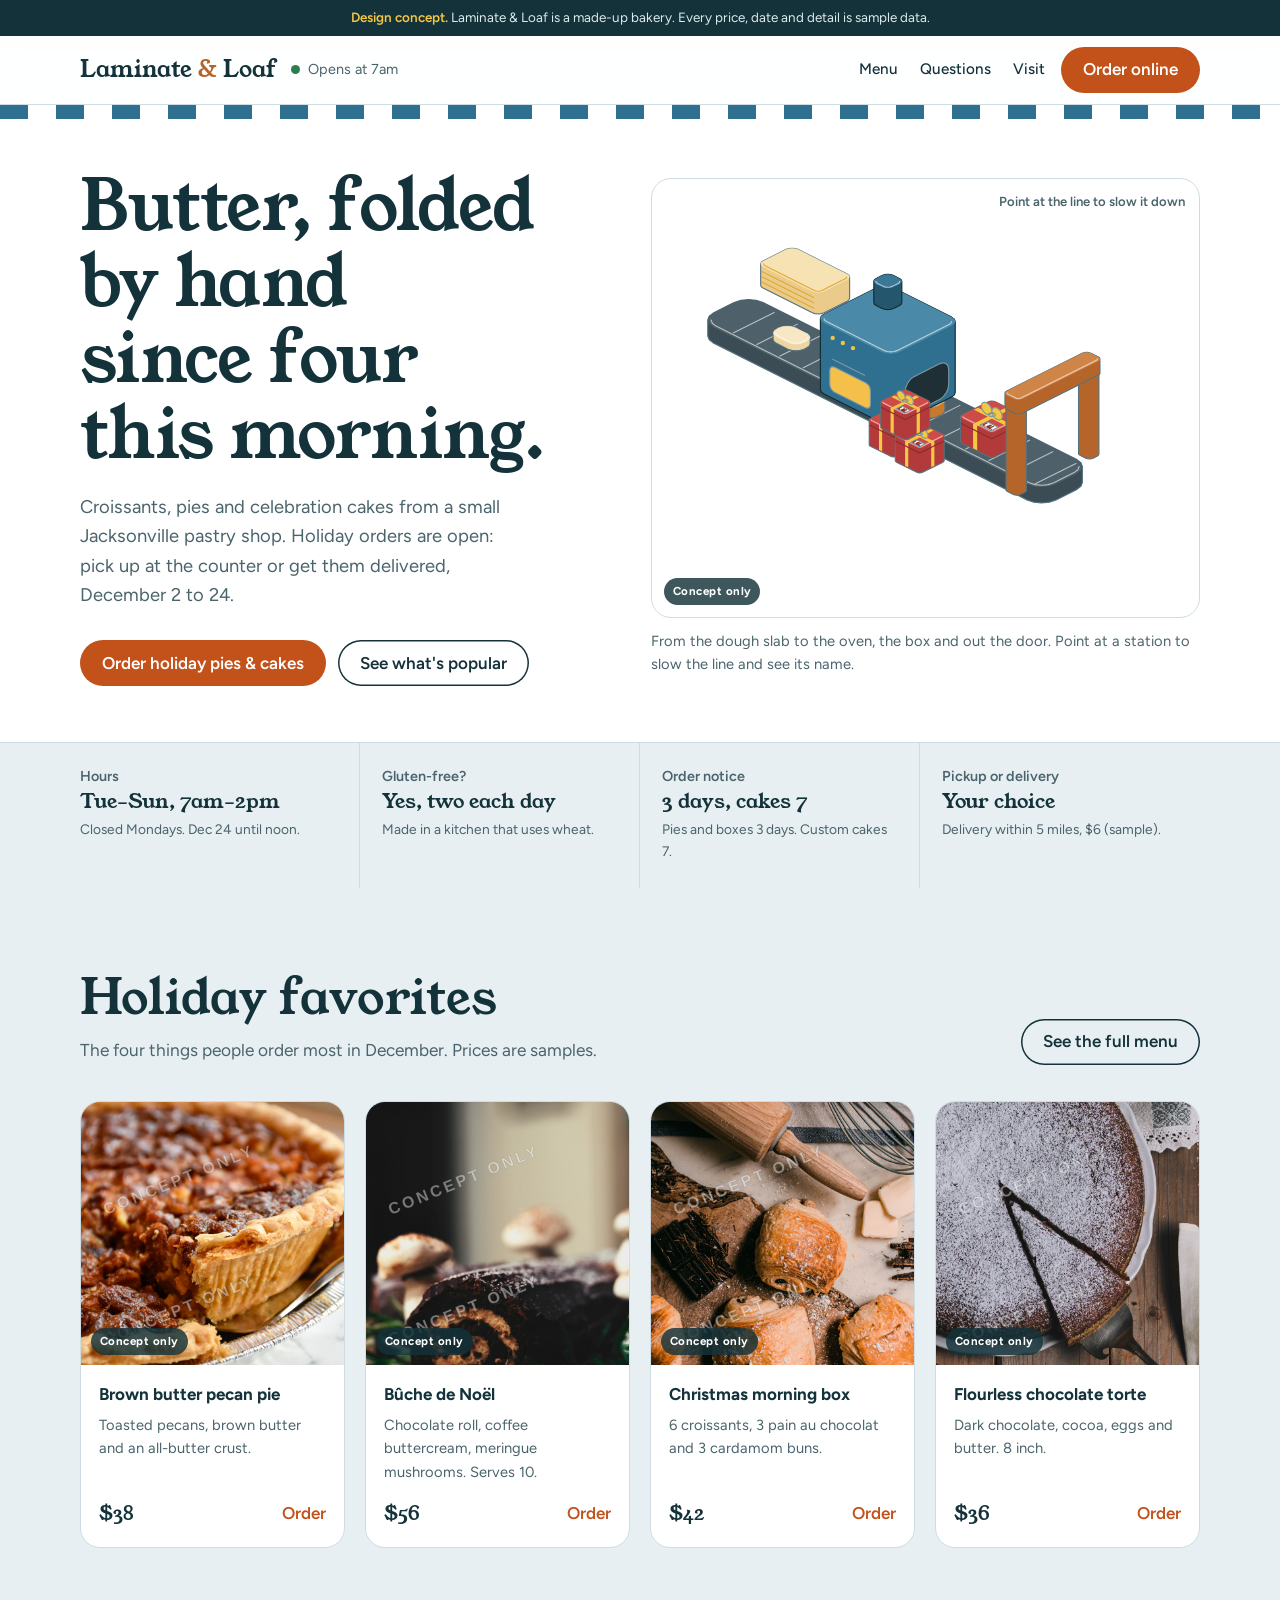
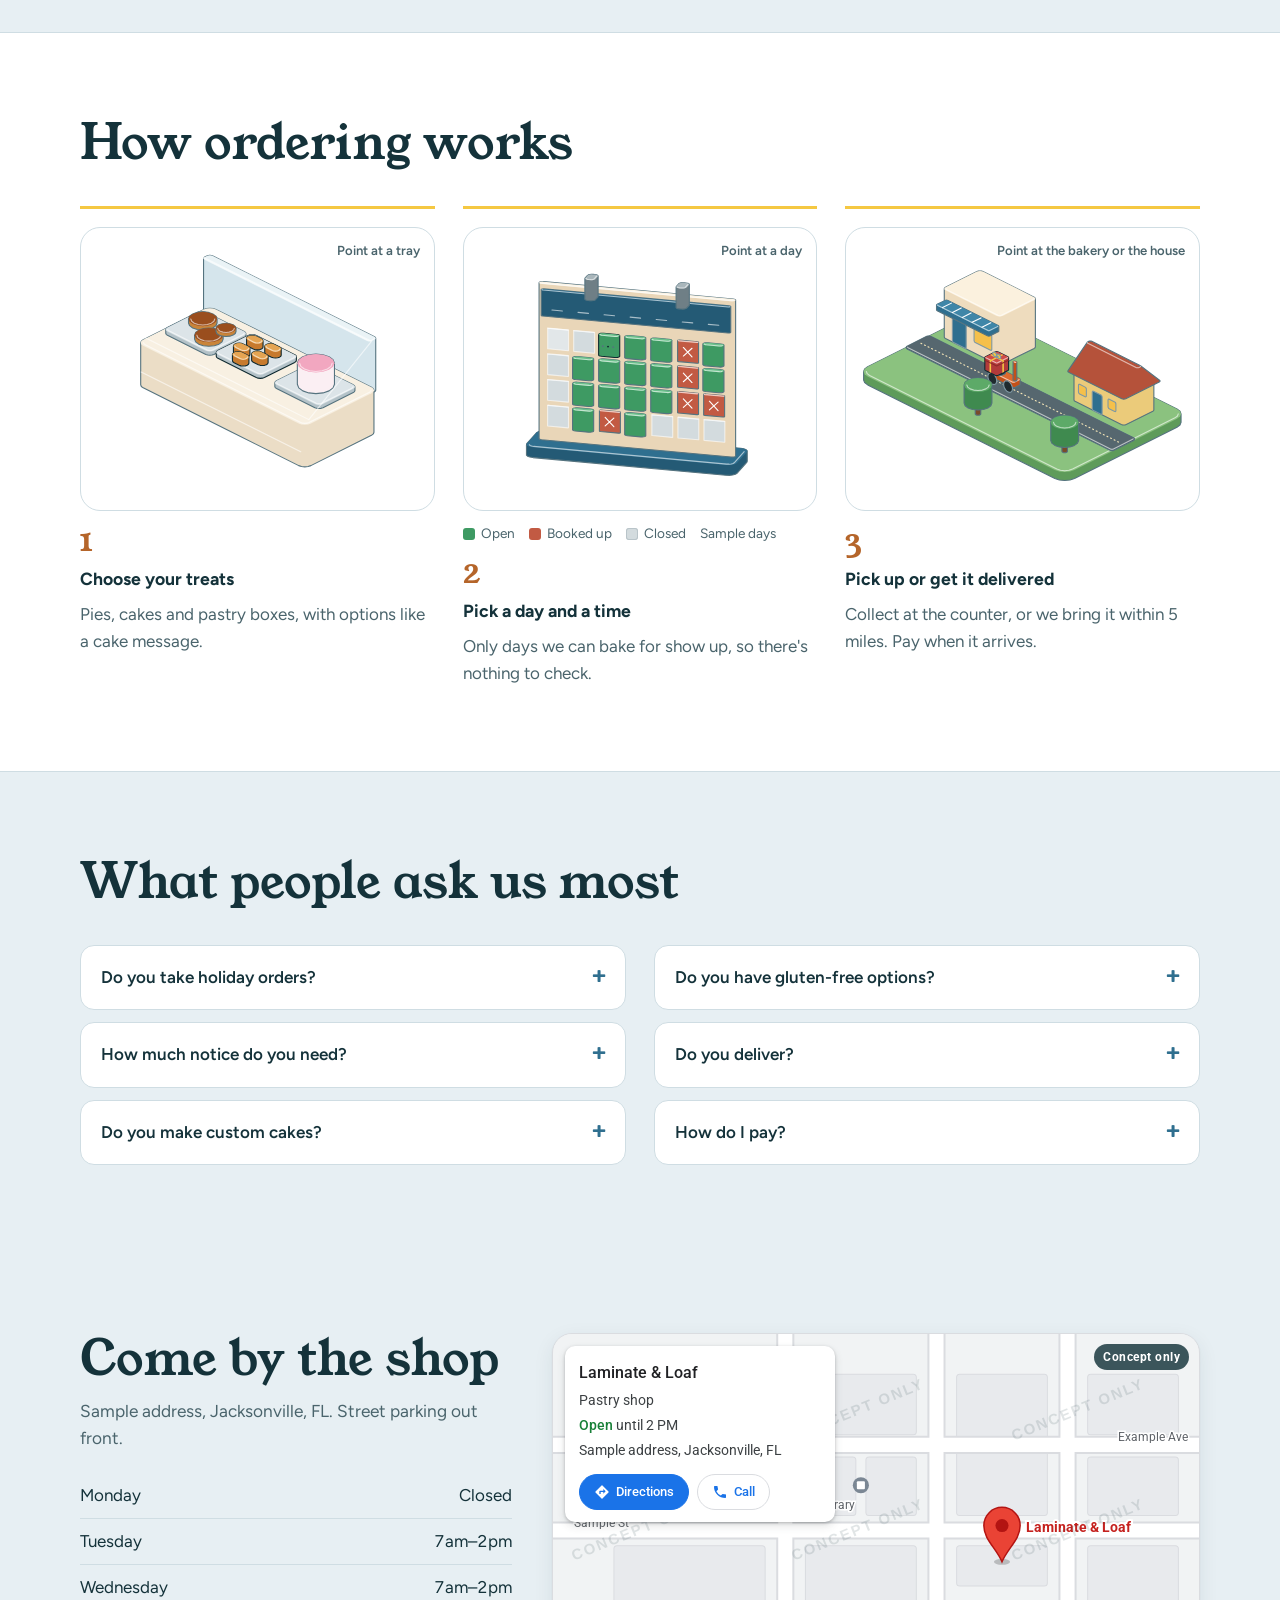
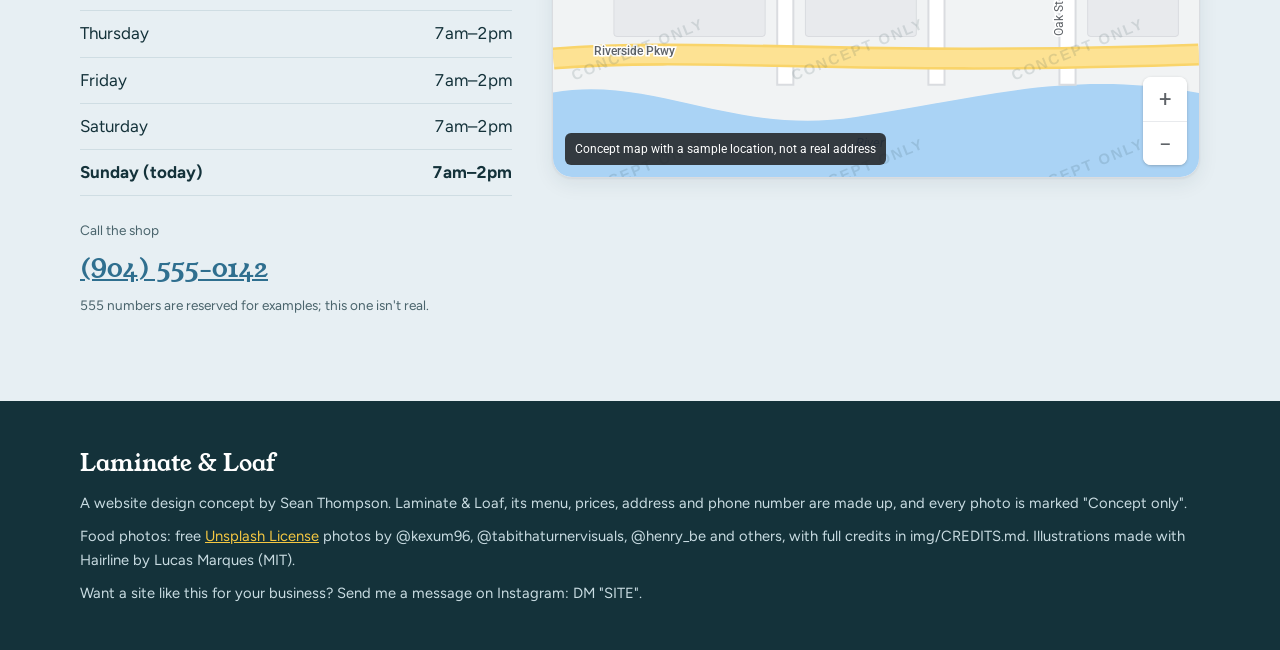
==== index.html @ 006c5ed9 "Laminate & Loaf: website design concept Home page with Hairline illustrations, holiday favorites, or" ====
<!doctype html>
<html lang="en">
<head>
<meta charset="utf-8">
<meta name="viewport" content="width=device-width, initial-scale=1">
<meta name="robots" content="noindex">
<title>Laminate &amp; Loaf · Pastry shop, Jacksonville (design concept)</title>
<meta name="description" content="Design concept for a made-up Jacksonville pastry shop: holiday menu, hours and online ordering for pickup or delivery. Sample data.">
<link rel="preconnect" href="https://fonts.googleapis.com">
<link rel="preconnect" href="https://fonts.gstatic.com" crossorigin>
<link rel="stylesheet" href="https://fonts.googleapis.com/css2?family=Young+Serif&family=Figtree:wght@400;500;600;700&family=Roboto:wght@400;500;700&display=swap">
<link rel="stylesheet" href="styles.css?v=20261120g">
<link rel="icon" href="data:image/svg+xml,%3Csvg xmlns=%27http://www.w3.org/2000/svg%27 viewBox=%270 0 32 32%27%3E%3Crect width=%2732%27 height=%2732%27 rx=%278%27 fill=%27%23F5C842%27/%3E%3Ctext x=%2716%27 y=%2721%27 font-size=%2712%27 text-anchor=%27middle%27 font-family=%27Georgia%27 fill=%27%2314323A%27%3EL%26amp;L%3C/text%3E%3C/svg%3E">
<style>
/* ---------- hero ---------- */
.hero{background:var(--paper);border-bottom:1px solid var(--line);position:relative;overflow:hidden}
.hero::before{content:"";position:absolute;inset:0 0 auto 0;height:14px;background:repeating-linear-gradient(90deg,var(--box) 0 28px,#fff 28px 56px)}
.hero .col{display:grid;grid-template-columns:1fr 1.05fr;gap:48px;align-items:center;padding-block:64px 56px}
.hero h1{font-size:clamp(2.5rem,5.4vw,4.4rem);letter-spacing:-.01em}
.hero .sub{margin-top:20px;font-size:1.15rem;color:var(--ink-soft);max-width:36ch}
.hero .ctas{display:flex;flex-wrap:wrap;gap:12px;margin-top:30px}
.stage-wrap{display:flex;flex-direction:column;gap:12px;min-width:0}
.hero-fig{aspect-ratio:5/4}
.fig-cap{font-size:.92rem;color:var(--ink-soft)}
/* ---------- quick answers ---------- */
.answers .col{display:grid;grid-template-columns:repeat(4,1fr)}
.answer{padding:26px 22px 26px 0;border-right:1px solid var(--line);display:flex;flex-direction:column;gap:4px;min-width:0}
.answer + .answer{padding-left:22px}
.answer:last-child{border-right:0}
.answer h2{font-family:var(--sans);font-weight:600;font-size:.9rem;color:var(--ink-soft)}
.answer p{font-family:var(--serif);font-size:1.25rem;line-height:1.25}
.answer small{font-size:.86rem;color:var(--ink-soft)}

section.block{padding-block:84px}
.head{display:flex;flex-direction:column;gap:12px;max-width:640px;margin-bottom:36px}
.head h2{font-size:clamp(2rem,4vw,3rem)}
.head p{color:var(--ink-soft);font-size:1.08rem}
.head-row{display:flex;justify-content:space-between;align-items:flex-end;gap:20px;flex-wrap:wrap;margin-bottom:36px}
.head-row .head{margin-bottom:0}

/* ---------- favorites ---------- */
.favs{display:grid;grid-template-columns:repeat(4,1fr);gap:20px}
.fav{background:var(--paper);border:1px solid var(--line);border-radius:var(--r-lg);overflow:hidden;display:flex;flex-direction:column;text-decoration:none;color:inherit;transition:box-shadow .2s var(--ease-out),transform .2s var(--ease-out)}
.fav:hover{box-shadow:var(--shadow);transform:translateY(-2px)}
.fav .art{aspect-ratio:1/1}
.fav .body{padding:16px 18px 18px;display:flex;flex-direction:column;gap:6px;flex:1}
.fav .name{font-weight:700}
.fav .desc{color:var(--ink-soft);font-size:.92rem}
.fav .foot{margin-top:auto;padding-top:8px;display:flex;justify-content:space-between;align-items:center}
.fav .price{font-family:var(--serif);font-size:1.2rem}
.fav .go{font-weight:600;color:var(--cta)}

/* ---------- how ordering works ---------- */
.how{background:var(--paper);border-block:1px solid var(--line)}
.how ol{list-style:none;margin:0;padding:0;display:grid;grid-template-columns:repeat(3,1fr);gap:28px;counter-reset:h}
.how li{counter-increment:h;display:flex;flex-direction:column;gap:8px;padding-top:18px;border-top:3px solid var(--butter)}
.how li .figure{order:-2;margin-bottom:6px;width:100%;max-width:420px}
.how li .legend{order:-1}
.how li::before{content:counter(h);font-family:var(--serif);font-size:2rem;line-height:1;color:var(--crust)}
.how li b{font-size:1.1rem}
.how li span{color:var(--ink-soft)}

/* ---------- FAQ: each box opens on its own ---------- */
/* two independent columns: opening an answer only pushes the questions below it, never the column beside it */
.faq{display:flex;gap:28px;align-items:flex-start}
.faq-col{flex:1 1 0;min-width:0;display:flex;flex-direction:column;gap:12px}
details{background:var(--paper);border:1px solid var(--line);border-radius:var(--r-md);padding:0 20px}
details[open]{border-color:var(--box)}
summary{cursor:pointer;font-weight:600;padding:18px 0;min-height:44px;list-style:none;display:flex;justify-content:space-between;gap:12px}
summary::-webkit-details-marker{display:none}
summary::after{content:"+";font-family:var(--serif);font-size:1.4rem;line-height:1;color:var(--box);flex:0 0 auto}
details[open] summary::after{content:"–"}
details p{padding:0 0 18px;color:var(--ink-soft)}

/* ---------- visit + map ---------- */
#visit .col{display:grid;grid-template-columns:.8fr 1.2fr;gap:40px;align-items:start}
.hours{width:100%;border-collapse:collapse;margin-top:8px;font-variant-numeric:tabular-nums}
.hours td{padding:9px 0;border-bottom:1px solid var(--line)}
.hours td:last-child{text-align:right}
.hours tr.today td{font-weight:700}
.contact{display:flex;flex-direction:column;gap:6px;margin-top:24px}
.contact .big{font-family:var(--serif);font-size:1.6rem}
.hint{font-size:.85rem;color:var(--ink-soft)}
.mapbox{border-radius:var(--r-lg);border:1px solid #DADCE0;aspect-ratio:16/11;background:#F1F3F4;font-family:Roboto,Arial,sans-serif;box-shadow:var(--shadow)}
.mapbox > svg{width:100%;height:100%;transition:transform .3s var(--ease-out);transform-origin:62% 52%}
.mapbox .wm{left:auto;right:10px;bottom:auto;top:10px}
.place{position:absolute;z-index:4;left:12px;top:12px;width:min(270px,calc(100% - 24px));background:#fff;border-radius:10px;box-shadow:0 1px 3px rgba(60,64,67,.3),0 4px 8px rgba(60,64,67,.15);padding:14px 14px 12px;display:flex;flex-direction:column;gap:3px;font-size:.86rem;color:#3C4043}
.place b{font-size:1.02rem;color:#202124;font-weight:500}
.place .open{color:#188038;font-weight:500}
.place .acts{display:flex;gap:8px;margin-top:10px}
.place .acts button{display:inline-flex;align-items:center;gap:6px;min-height:36px;border-radius:999px;padding:6px 14px;font:500 .84rem Roboto,Arial,sans-serif;border:1px solid #DADCE0;background:#fff;color:#1A73E8}
.place .acts button.primary{background:#1A73E8;border-color:#1A73E8;color:#fff}
.place .acts svg{width:16px;height:16px}
.zoom{position:absolute;z-index:4;right:12px;bottom:12px;display:flex;flex-direction:column;background:#fff;border-radius:8px;box-shadow:0 1px 3px rgba(60,64,67,.3);overflow:hidden}
.zoom button{width:44px;height:44px;border:0;background:#fff;font-size:1.4rem;color:#5F6368;line-height:1}
.zoom button + button{border-top:1px solid #E8EAED}
.zoom button:hover{background:#F8F9FA}
.mapnote{position:absolute;z-index:4;left:12px;bottom:12px;background:rgba(32,33,36,.86);color:#fff;font-size:.78rem;padding:6px 10px;border-radius:6px;max-width:calc(100% - 90px)}
.toast{position:absolute;z-index:5;left:50%;bottom:62px;transform:translateX(-50%);background:#202124;color:#fff;font-size:.86rem;padding:10px 14px;border-radius:8px;max-width:calc(100% - 32px);text-align:center}

@media (max-width:900px){
  .hero .col{grid-template-columns:1fr;gap:28px;padding-block:52px 40px}
  .answers .col{grid-template-columns:1fr 1fr}
  .answer{padding:20px 14px 20px 0;border-bottom:1px solid var(--line)}
  .answer:nth-child(2){border-right:0}
  .answer:nth-child(3){padding-left:0}
  .answer:nth-child(n+3){border-bottom:0}
  .favs{grid-template-columns:1fr 1fr}
  .how ol,#visit .col{grid-template-columns:1fr}
  .faq{flex-direction:column;gap:12px;align-items:stretch}
  .faq-col{display:contents}
}
@media (max-width:560px){
  header.top .btn{display:none}
  section.block{padding-block:60px}
  .favs{gap:12px}
  .fav .body{padding:12px}
  .fav .desc{display:none}
  .mapbox{aspect-ratio:3/4}
  .orderbar{display:flex;position:fixed;left:0;right:0;bottom:0;z-index:var(--z-bar);gap:10px;padding:10px max(16px,env(safe-area-inset-left,0px)) calc(10px + env(safe-area-inset-bottom,0px));background:rgba(255,255,255,.96);border-top:1px solid var(--line)}
  .orderbar .btn{flex:1}
  footer{padding-bottom:110px}
}
.orderbar{display:none}
@media (max-width:560px){.orderbar{display:flex}}
</style>
</head>
<body>
<a class="skip" href="#main">Skip to content</a>
<div class="concept"><b>Design concept.</b> Laminate &amp; Loaf is a made-up bakery. Every price, date and detail is sample data.</div>

<header class="top">
  <div class="col">
    <a class="mark" href="index.html">Laminate <span>&amp;</span> Loaf</a>
    <div class="status" id="status"><i></i><span>Open 7am–2pm</span></div>
    <nav class="links" aria-label="Main">
      <a href="order.html">Menu</a><a href="#faq">Questions</a><a href="#visit">Visit</a>
    </nav>
    <a class="btn btn-cta" href="order.html">Order online</a>
  </div>
</header>

<main id="main">
<section class="hero">
  <div class="col">
    <div>
      <h1>Butter, folded by hand since four this morning.</h1>
      <p class="sub">Croissants, pies and celebration cakes from a small Jacksonville pastry shop. Holiday orders are open: pick up at the counter or get them delivered, December 2 to 24.</p>
      <div class="ctas">
        <a class="btn btn-cta" href="order.html">Order holiday pies &amp; cakes</a>
        <a class="btn btn-ghost" href="#favorites">See what's popular</a>
      </div>
    </div>
    <div class="stage-wrap">
      <div class="figure hero-fig" data-figure="bakeline" data-hint="Point at the line to slow it down" data-label="Illustration of a bakery line: dough is laid at the slab, baked in the oven, boxed, and sent out under the pickup frame (concept illustration)">
        <span class="hl-read" aria-live="polite"></span><span class="wm">Concept only</span>
      </div>
      <p class="fig-cap">From the dough slab to the oven, the box and out the door. Point at a station to slow the line and see its name.</p>
    </div>
  </div>
</section>

<section class="answers" aria-label="Quick answers">
  <div class="col">
    <div class="answer"><h2>Hours</h2><p>Tue–Sun, 7am–2pm</p><small>Closed Mondays. Dec 24 until noon.</small></div>
    <div class="answer"><h2>Gluten-free?</h2><p>Yes, two each day</p><small>Made in a kitchen that uses wheat.</small></div>
    <div class="answer"><h2>Order notice</h2><p>3 days, cakes 7</p><small>Pies and boxes 3 days. Custom cakes 7.</small></div>
    <div class="answer"><h2>Pickup or delivery</h2><p>Your choice</p><small>Delivery within 5 miles, $6 (sample).</small></div>
  </div>
</section>

<section class="block" id="favorites">
  <div class="col">
    <div class="head-row">
      <div class="head"><h2>Holiday favorites</h2><p>The four things people order most in December. Prices are samples.</p></div>
      <a class="btn btn-ghost" href="order.html">See the full menu</a>
    </div>
    <div class="favs" id="favs"></div>
  </div>
</section>

<section class="block how">
  <div class="col">
    <div class="head"><h2>How ordering works</h2></div>
    <ol>
      <li><div class="figure" data-figure="case" data-hint="Point at a tray" data-label="Illustration of a bakery display case with trays of pies, pastries and a cake (concept illustration)"><span class="hl-read" aria-live="polite"></span></div><b>Choose your treats</b><span>Pies, cakes and pastry boxes, with options like a cake message.</span></li>
      <li><div class="figure" data-figure="calendar" data-hint="Point at a day" data-label="Illustration of a December calendar: open days stand up in green, booked-up days sit lower in coral with a cross, closed days lie flat in grey (concept illustration, sample availability)"><span class="hl-read" aria-live="polite"></span></div><div class="legend" aria-hidden="true"><span><i class="lg-open"></i>Open</span><span><i class="lg-booked"></i>Booked up</span><span><i class="lg-closed"></i>Closed</span><span>Sample days</span></div><b>Pick a day and a time</b><span>Only days we can bake for show up, so there's nothing to check.</span></li>
      <li><div class="figure" data-figure="route" data-hint="Point at the bakery or the house" data-label="Illustration of a street corner: the bakery on one side, a house on the other, and a delivery scooter carrying a pastry box (concept illustration)"><span class="hl-read" aria-live="polite"></span></div><b>Pick up or get it delivered</b><span>Collect at the counter, or we bring it within 5 miles. Pay when it arrives.</span></li>
    </ol>
  </div>
</section>

<section class="block" id="faq">
  <div class="col">
    <div class="head"><h2>What people ask us most</h2></div>
    <div class="faq" id="faqList">
      <div class="faq-col">
        <details><summary>Do you take holiday orders?</summary><p>Yes. Pies, cakes and pastry boxes for pickup or delivery from December 2 to 24. Christmas Eve orders end at noon.</p></details>
        <details><summary>How much notice do you need?</summary><p>Three days for pies and pastry boxes, seven days for custom cakes. The order page only shows days that work.</p></details>
        <details><summary>Do you make custom cakes?</summary><p>Yes, from 6 inches up. Choose a flavor and add your message when you order, and we'll email you to confirm.</p></details>
      </div>
      <div class="faq-col">
        <details><summary>Do you have gluten-free options?</summary><p>Yes: two gluten-free items every day, plus the flourless chocolate torte on the holiday menu. They're made in a kitchen that also uses wheat, so we can't promise there are no traces.</p></details>
        <details><summary>Do you deliver?</summary><p>Within 5 miles of the shop, for a $6 fee (sample), in the same time windows as pickup.</p></details>
        <details><summary>How do I pay?</summary><p>When you pick up or when your order arrives, by card or cash.</p></details>
      </div>
    </div>
  </div>
</section>

<section class="block" id="visit">
  <div class="col">
    <div>
      <div class="head" style="margin-bottom:20px"><h2>Come by the shop</h2><p>Sample address, Jacksonville, FL. Street parking out front.</p></div>
      <table class="hours" aria-label="Opening hours"><tbody id="hours"></tbody></table>
      <div class="contact">
        <span class="hint">Call the shop</span>
        <a class="big" href="tel:+19045550142">(904) 555-0142</a>
        <span class="hint">555 numbers are reserved for examples; this one isn't real.</span>
      </div>
    </div>
    <div class="art mapbox" id="map" role="img" aria-label="Concept map showing the shop's sample location next to a park and a river">
      <svg viewBox="0 0 640 440" id="mapsvg" aria-hidden="true">
        <rect width="640" height="440" fill="#F1F3F4"/>
        <path d="M-20 360 C90 330 170 400 300 380 S 520 330 660 360 L660 460 L-20 460 Z" fill="#AAD3F5"/>
        <path d="M60 40 h150 v110 h-150 z" fill="#C8E6C9"/>
        <g fill="#E8EAED" stroke="#DADCE0" stroke-width="1">
          <rect x="250" y="40" width="110" height="60" rx="3"/><rect x="250" y="122" width="50" height="58" rx="3"/><rect x="310" y="122" width="50" height="58" rx="3"/>
          <rect x="400" y="40" width="90" height="140" rx="3"/><rect x="530" y="40" width="90" height="60" rx="3"/><rect x="530" y="122" width="90" height="58" rx="3"/>
          <rect x="60" y="210" width="150" height="90" rx="3"/><rect x="250" y="210" width="110" height="90" rx="3"/><rect x="400" y="210" width="90" height="40" rx="3"/><rect x="530" y="210" width="90" height="90" rx="3"/>
        </g>
        <g stroke="#DADCE0" stroke-width="18" stroke-linecap="square"><path d="M0 195 H640"/><path d="M230 0 V340"/><path d="M380 0 V340"/><path d="M510 0 V340"/><path d="M0 110 H640"/></g>
        <g stroke="#FFFFFF" stroke-width="14" stroke-linecap="square"><path d="M0 195 H640"/><path d="M230 0 V340"/><path d="M380 0 V340"/><path d="M510 0 V340"/><path d="M0 110 H640"/></g>
        <path d="M0 322 C150 310 300 330 640 318" stroke="#F9D46A" stroke-width="22" fill="none"/>
        <path d="M0 322 C150 310 300 330 640 318" stroke="#FDE293" stroke-width="17" fill="none"/>
        <g font-family="Roboto, Arial, sans-serif" font-size="12" fill="#5F6368" style="paint-order:stroke" stroke="#fff" stroke-width="3">
          <text x="20" y="191">Sample St</text>
          <text x="560" y="106">Example Ave</text>
          <text transform="translate(226 80) rotate(-90)">Market St</text>
          <text transform="translate(506 300) rotate(-90)">Oak St</text>
          <text x="40" y="318" font-weight="500">Riverside Pkwy</text>
        </g>
        <g font-family="Roboto, Arial, sans-serif" font-size="12">
          <circle cx="135" cy="95" r="9" fill="#34A853"/><path d="M131 99 l4 -9 l4 9 z" fill="#fff"/>
          <text x="104" y="124" fill="#188038" style="paint-order:stroke" stroke="#fff" stroke-width="3">Sample Park</text>
          <text x="300" y="410" fill="#4A86C5" font-style="italic" font-size="13">River</text>
          <circle cx="305" cy="150" r="8" fill="#7B8794"/><rect x="301" y="146" width="8" height="8" rx="1" fill="#fff"/>
          <text x="262" y="174" fill="#5F6368" style="paint-order:stroke" stroke="#fff" stroke-width="3">Library</text>
        </g>
        <g transform="translate(445 186)">
          <ellipse cx="0" cy="40" rx="8" ry="3" fill="#000" opacity=".2"/>
          <path d="M0 40 C-6 26 -18 18 -18 4 A18 18 0 1 1 18 4 C18 18 6 26 0 40 Z" fill="#EA4335" stroke="#B31412" stroke-width="1.5"/>
          <circle cx="0" cy="4" r="6.5" fill="#B31412"/>
          <text x="24" y="10" font-family="Roboto, Arial, sans-serif" font-size="14" font-weight="700" fill="#C5221F" style="paint-order:stroke" stroke="#fff" stroke-width="4">Laminate &amp; Loaf</text>
        </g>
      </svg>
      <div class="place">
        <b>Laminate &amp; Loaf</b>
        <span>Pastry shop</span>
        <span><span class="open">Open</span> until 2 PM</span>
        <span>Sample address, Jacksonville, FL</span>
        <div class="acts">
          <button type="button" class="primary" data-msg="On the real site, this opens turn-by-turn directions."><svg viewBox="0 0 24 24" fill="currentColor" aria-hidden="true"><path d="M21.7 11.3l-9-9a1 1 0 0 0-1.4 0l-9 9a1 1 0 0 0 0 1.4l9 9a1 1 0 0 0 1.4 0l9-9a1 1 0 0 0 0-1.4zM14 14.5V12h-4v3H8v-4a1 1 0 0 1 1-1h5V7.5l3.5 3.5z"/></svg>Directions</button>
          <button type="button" data-msg="On the real site, this calls the shop."><svg viewBox="0 0 24 24" fill="currentColor" aria-hidden="true"><path d="M6.6 10.8a15.1 15.1 0 0 0 6.6 6.6l2.2-2.2a1 1 0 0 1 1-.25 11.4 11.4 0 0 0 3.6.57 1 1 0 0 1 1 1V20a1 1 0 0 1-1 1A17 17 0 0 1 3 4a1 1 0 0 1 1-1h3.5a1 1 0 0 1 1 1c0 1.25.2 2.45.57 3.57a1 1 0 0 1-.25 1z"/></svg>Call</button>
        </div>
      </div>
      <div class="zoom"><button type="button" id="zin" aria-label="Zoom in">+</button><button type="button" id="zout" aria-label="Zoom out">−</button></div>
      <div class="mapnote">Concept map with a sample location, not a real address</div>
      <div class="toast" id="toast" role="status" hidden></div>
      <span class="wm">Concept only</span>
    </div>
  </div>
</section>
</main>

<footer>
  <div class="col">
    <span class="mark">Laminate &amp; Loaf</span>
    <span>A website design concept by Sean Thompson. Laminate &amp; Loaf, its menu, prices, address and phone number are made up, and every photo is marked "Concept only".</span>
    <span>Food photos: free <a href="https://unsplash.com/license">Unsplash License</a> photos by @kexum96, @tabithaturnervisuals, @henry_be and others, with full credits in img/CREDITS.md. Illustrations made with Hairline by Lucas Marques (MIT).</span>
    <span>Want a site like this for your business? Send me a message on Instagram: DM "SITE".</span>
  </div>
</footer>

<div class="orderbar">
  <a class="btn btn-ghost" href="tel:+19045550142">Call</a>
  <a class="btn btn-cta" href="order.html">Order online</a>
</div>

<script src="shared.js?v=20261120g"></script>
<script src="hairline/kernel.js?v=20261120g"></script>
<script src="hairline/host.js?v=20261120g"></script>
<script src="hairline/figures.js?v=20261120g"></script>
<script>LLHairline.mountAll();</script>
<script>
(function(){
  LL.setStatus();

  /* favorites */
  var favs=document.getElementById("favs");
  ["pecan","buche","xmasbox","torte"].forEach(function(id){
    var i=LL.byId[id];
    var a=document.createElement("a"); a.className="fav"; a.href="order.html?item="+id;
    a.innerHTML=LL.artFrame(i.art,"",i.name)+'<div class="body"><span class="name">'+i.name+'</span><span class="desc">'+i.desc+'</span><div class="foot"><span class="price">$'+i.price+'</span><span class="go">Order</span></div></div>';
    favs.appendChild(a);
  });

  /* FAQ: one answer open at a time, and each box only grows itself */
  var list=document.querySelectorAll("#faqList details");
  list.forEach(function(d){d.addEventListener("toggle",function(){if(d.open)list.forEach(function(o){if(o!==d)o.open=false;});});});

  /* hours */
  var HOURS=[["Monday","Closed"],["Tuesday","7am–2pm"],["Wednesday","7am–2pm"],["Thursday","7am–2pm"],["Friday","7am–2pm"],["Saturday","7am–2pm"],["Sunday","7am–2pm"]];
  var today=(new Date().getDay()+6)%7, tb=document.getElementById("hours");
  HOURS.forEach(function(h,i){var tr=document.createElement("tr"); if(i===today)tr.className="today"; tr.innerHTML="<td>"+h[0]+(i===today?" (today)":"")+"</td><td>"+h[1]+"</td>"; tb.appendChild(tr);});

  /* map: zoom and concept toasts */
  var msvg=document.getElementById("mapsvg"), z=1, toast=document.getElementById("toast"), tt;
  function zoom(d){z=Math.min(2,Math.max(1,z+d)); msvg.style.transform="scale("+z+")";}
  document.getElementById("zin").onclick=function(){zoom(.25);};
  document.getElementById("zout").onclick=function(){zoom(-.25);};
  document.querySelectorAll(".place button").forEach(function(b){b.onclick=function(){toast.textContent="Concept: "+b.getAttribute("data-msg");toast.hidden=false;clearTimeout(tt);tt=setTimeout(function(){toast.hidden=true;},3500);};});

})();
</script>
</body>
</html>
---- styles.css ----
/* Laminate & Loaf: shared styles for the home page and the order page.
   Design system (ui-ux-pro-max, food/delivery): trust blue for structure, warm crust orange for the
   one primary action per screen, butter yellow for the brand's memorable moments. Young Serif + Figtree. */
:root{
  --tile:#E7EFF3;      /* page ground, bakery-tile blue */
  --paper:#FFFFFF;
  --ink:#14323A;
  --ink-soft:#4A646C;
  --box:#2F6F8F;       /* pastry-box blue: structure, links, stripes */
  --box-dark:#245A75;
  --cta:#C2511A;       /* crust orange: the primary action */
  --cta-dark:#A3420F;
  --butter:#F5C842;
  --dough:#F3DDAA;
  --crust:#B5652A;
  --line:#CFDDE3;
  --ok:#2E7D4F;
  --err:#B23A2B;
  --serif:"Young Serif", Georgia, "Times New Roman", serif;
  --sans:"Figtree", "Segoe UI", system-ui, sans-serif;
  --r-sm:10px; --r-md:14px; --r-lg:20px;
  --shadow:0 1px 2px rgba(20,50,58,.06),0 6px 20px rgba(20,50,58,.08);
  --ease-out:cubic-bezier(.22,1,.36,1);
  --z-header:20; --z-bar:30; --z-sheet:40;
  color-scheme:light;
}
*{box-sizing:border-box}
html{scroll-padding-top:84px;-webkit-text-size-adjust:100%}
@media (prefers-reduced-motion:no-preference){html{scroll-behavior:smooth}}
body{margin:0;background:var(--tile);color:var(--ink);font:17px/1.6 var(--sans);-webkit-font-smoothing:antialiased}
img,svg{max-width:100%;display:block}
a{color:var(--box)}
h1,h2,h3{font-family:var(--serif);font-weight:400;line-height:1.1;margin:0;text-wrap:balance}
p{margin:0}
button{cursor:pointer;touch-action:manipulation}
button,input,select,textarea{font:inherit;color:inherit}
:focus-visible{outline:3px solid var(--box);outline-offset:3px;border-radius:6px}
.col{max-width:1160px;margin:0 auto;padding-inline:max(20px,env(safe-area-inset-left,0px))}
.skip{position:absolute;left:-999px;top:8px;background:var(--paper);padding:10px 14px;border-radius:8px;z-index:100}
.skip:focus{left:12px}
.sr{position:absolute;width:1px;height:1px;overflow:hidden;clip:rect(0 0 0 0);white-space:nowrap}

/* concept banner */
.concept{background:var(--ink);color:#DCE9EE;font-size:.84rem;text-align:center;padding:7px 16px}
.concept b{color:var(--butter);font-weight:600}

/* header */
header.top{position:sticky;top:0;z-index:var(--z-header);background:rgba(255,255,255,.95);backdrop-filter:saturate(1.2) blur(8px);border-bottom:1px solid var(--line)}
header.top .col{display:flex;align-items:center;gap:16px;min-height:68px}
.mark{font-family:var(--serif);font-size:1.45rem;text-decoration:none;color:var(--ink);white-space:nowrap}
.mark span{color:var(--crust)}
.status{display:flex;align-items:center;gap:8px;font-size:.9rem;color:var(--ink-soft);margin-right:auto}
.status i{width:9px;height:9px;border-radius:50%;background:var(--ok);flex:0 0 auto}
.status.closed i{background:var(--err)}
nav.links{display:flex;gap:22px}
nav.links a{color:var(--ink);text-decoration:none;font-weight:500;font-size:.95rem;padding:10px 0}
nav.links a:hover,nav.links a[aria-current="page"]{color:var(--box)}

/* buttons */
.btn{display:inline-flex;align-items:center;justify-content:center;gap:8px;border:0;border-radius:999px;min-height:46px;padding:12px 22px;font-weight:600;text-decoration:none;line-height:1.1;transition:background-color .2s var(--ease-out),transform .15s var(--ease-out)}
.btn:active{transform:scale(.97)}
.btn-cta{background:var(--cta);color:#fff}
.btn-cta:hover{background:var(--cta-dark)}
.btn-blue{background:var(--box);color:#fff}
.btn-blue:hover{background:var(--box-dark)}
.btn-ghost{background:transparent;color:var(--ink);box-shadow:inset 0 0 0 1.5px var(--ink)}
.btn-ghost:hover{background:var(--paper)}
.btn svg{width:20px;height:20px;flex:0 0 auto}

/* artwork frames, every one carries the concept watermark */
.art{display:block;position:relative;overflow:hidden;isolation:isolate}
.art > svg{width:100%;height:100%}
.art > img{width:100%;height:100%;object-fit:cover;display:block}
.art.photo::after{background-image:url("data:image/svg+xml,%3Csvg xmlns='http://www.w3.org/2000/svg' width='240' height='130'%3E%3Ctext x='14' y='74' transform='rotate(-22 120 65)' font-family='Arial,Helvetica,sans-serif' font-size='16' font-weight='700' letter-spacing='3' fill='%23ffffff' fill-opacity='0.42' stroke='%2314323A' stroke-opacity='0.18' stroke-width='0.6'%3ECONCEPT ONLY%3C/text%3E%3C/svg%3E");background-size:240px 130px}
/* Hairline figures: the site's palette on the engine's own variables */
/* Hairline figures: the site's palette on the engine's own variables. The figures set no colour; each solid
   carries a kind class (k-*) and a top face (.face), and the page fills them: sides darker, tops lighter. */
[data-hairline]{--hairline-plate:#ffffff;--hairline-hi:#0F2A31;--hairline-edge:#55737F;--hairline-mid:#7E98A3;--hairline-lo:rgba(255,255,255,.6);--hairline-stroke:1.1}
[data-hairline] svg .k-slab>.sil{fill:#EBCB8B}[data-hairline] svg .k-slab>.face{fill:#F6E2B3}[data-hairline] svg .k-belt>.sil{fill:#3C4C54}[data-hairline] svg .k-belt>.face{fill:#4E6069}[data-hairline] svg .k-oven>.sil{fill:#2F6F8F}[data-hairline] svg .k-oven>.face{fill:#4A8AA8}[data-hairline] svg .k-flue>.sil{fill:#24566E}[data-hairline] svg .k-flue>.face{fill:#3B7896}[data-hairline] svg .k-flatbox>.sil{fill:#E2EAEE}[data-hairline] svg .k-flatbox>.face{fill:#FFFFFF}[data-hairline] svg .k-wood>.sil{fill:#B5652A}[data-hairline] svg .k-wood>.face{fill:#CF8547}[data-hairline] svg .k-dough>.sil{fill:#EED6A3}[data-hairline] svg .k-dough>.face{fill:#F7E7C4}[data-hairline] svg .k-baked>.sil{fill:#C77A2E}[data-hairline] svg .k-baked>.face{fill:#E2A04F}[data-hairline] svg .k-pbox>.sil{fill:#B23A3A}[data-hairline] svg .k-pbox>.face{fill:#CF4B48}[data-hairline] svg .k-panel>.sil{fill:#D5E5EC}[data-hairline] svg .k-panel>.face{fill:#EAF3F6}[data-hairline] svg .k-counter>.sil{fill:#EBDDC6}[data-hairline] svg .k-counter>.face{fill:#F8F0E2}[data-hairline] svg .k-tray>.sil{fill:#B4C2C8}[data-hairline] svg .k-tray>.face{fill:#DCE4E8}[data-hairline] svg .k-pie>.sil{fill:#C9843A}[data-hairline] svg .k-pie>.face{fill:#9A4E1E}[data-hairline] svg .k-pastry>.sil{fill:#C77A2E}[data-hairline] svg .k-pastry>.face{fill:#E5A452}[data-hairline] svg .k-cake>.sil{fill:#FBEFF3}[data-hairline] svg .k-cake>.face{fill:#F2A7C0}[data-hairline] svg .k-peg-red>.sil{fill:#A93226}[data-hairline] svg .k-peg-red>.face{fill:#D3473A}[data-hairline] svg .k-peg-green>.sil{fill:#24704A}[data-hairline] svg .k-peg-green>.face{fill:#3C9466}[data-hairline] svg .k-peg-cream>.sil{fill:#E3D2AE}[data-hairline] svg .k-peg-cream>.face{fill:#FBF1DC}[data-hairline] svg .k-peg-off>.sil{fill:#C9D2D6}[data-hairline] svg .k-peg-off>.face{fill:#DDE4E7}[data-hairline] svg .k-grass>.sil{fill:#5E9B5A}[data-hairline] svg .k-grass>.face{fill:#8BC27F}[data-hairline] svg .k-road>.sil{fill:#3C4C54}[data-hairline] svg .k-road>.face{fill:#56676F}[data-hairline] svg .k-shop>.sil{fill:#EEDCBE}[data-hairline] svg .k-shop>.face{fill:#FBF1DE}[data-hairline] svg .k-awning>.sil{fill:#2F6F8F}[data-hairline] svg .k-awning>.face{fill:#3F86A8}[data-hairline] svg .k-house>.sil{fill:#EBCB7A}[data-hairline] svg .k-house>.face{fill:#F5DFA6}[data-hairline] svg .k-roof>.sil{fill:#B5523A}[data-hairline] svg .k-roof>.face{fill:#B5523A}[data-hairline] svg .k-scooter>.sil{fill:#C2511A}[data-hairline] svg .k-scooter>.face{fill:#DD6A2E}[data-hairline] svg .k-seat>.sil{fill:#14323A}[data-hairline] svg .k-seat>.face{fill:#2A4A54}[data-hairline] svg .k-trunk>.sil{fill:#7A4B2A}[data-hairline] svg .k-trunk>.face{fill:#8E5A33}[data-hairline] svg .k-tree>.sil{fill:#3F8A4F}[data-hairline] svg .k-tree>.face{fill:#5DAA68}
[data-hairline] svg .win{fill:#F5C04A}[data-hairline] svg .mouth{fill:#1E2F36}[data-hairline] svg .door{fill:#2F6F8F}
[data-hairline] svg .tie{stroke:#2F6F8F}[data-hairline] svg .stripe{stroke:#FFFFFF}[data-hairline] svg .wheel{fill:#1F2A2E}
[data-hairline] svg .k-slab>.nf.lo{stroke:#E0A92E}[data-hairline="route"] svg .dash{stroke:#F5E6B8}
[data-hairline] svg .dot.off{fill:#F5C04A}
[data-hairline] svg .k-calbase>.sil{fill:#E9D6B8}[data-hairline] svg .k-calbase>.face{fill:#FBF4E6}
[data-hairline] svg .k-calhead>.sil{fill:#245A75}[data-hairline] svg .k-calhead>.face{fill:#2F6F8F}
[data-hairline] svg .k-ring>.sil{fill:#6F7F86}[data-hairline] svg .k-ring>.face{fill:#A9B6BB}
[data-hairline] svg .k-day-open>.sil{fill:#3E9A63}[data-hairline] svg .k-day-open>.face{fill:#6CC08B}
[data-hairline] svg .k-day-booked>.sil{fill:#C25A43}[data-hairline] svg .k-day-booked>.face{fill:#E8907A}
[data-hairline] svg .k-day-closed>.sil{fill:#D3DBDE}[data-hairline] svg .k-day-closed>.face{fill:#DFE6E9}
[data-hairline] svg .k-day-out>.sil{fill:#E2E7E9}[data-hairline] svg .k-day-out>.face{fill:#EEF2F3}
[data-hairline] svg .cross{stroke:#FFFFFF}
[data-hairline] svg .ribbon{fill:#F5C842}[data-hairline] svg .bow{fill:#F5C842}[data-hairline] svg .lidline{stroke:#8E2A2A}[data-hairline] svg .tag{fill:#FFFDF7}[data-hairline] svg .mono{stroke:#8E2A2A}
.legend{display:flex;flex-wrap:wrap;gap:6px 14px;font-size:.85rem;color:var(--ink-soft);margin:-2px 0 4px}
.legend span{display:inline-flex;align-items:center;gap:6px}
.legend i{width:12px;height:12px;border-radius:3px;display:inline-block}
.legend .lg-open{background:#3E9A63}.legend .lg-booked{background:#C25A43}.legend .lg-closed{background:#D3DBDE;box-shadow:inset 0 0 0 1px #B9C4C9}

.figure{position:relative;background:#fff;border:1px solid var(--line);border-radius:var(--r-lg);overflow:hidden}
.figure .hl-read{position:absolute;z-index:3;top:12px;right:14px;font-size:.82rem;font-weight:600;color:var(--ink-soft);pointer-events:none}
.figure .wm{position:absolute;z-index:3;left:12px;bottom:12px;background:rgba(20,50,58,.82);color:#fff;font-size:.72rem;font-weight:700;letter-spacing:.04em;padding:4px 9px;border-radius:999px;pointer-events:none}
.art::after{content:"";position:absolute;inset:0;pointer-events:none;z-index:2;
  background-image:url("data:image/svg+xml,%3Csvg xmlns='http://www.w3.org/2000/svg' width='220' height='120'%3E%3Ctext x='10' y='70' transform='rotate(-22 110 60)' font-family='Arial,Helvetica,sans-serif' font-size='15' font-weight='700' letter-spacing='2' fill='%2314323A' fill-opacity='0.13'%3ECONCEPT ONLY%3C/text%3E%3C/svg%3E");
  background-size:220px 120px}
.art .wm{position:absolute;z-index:3;left:10px;bottom:10px;background:rgba(20,50,58,.82);color:#fff;font-size:.72rem;font-weight:700;letter-spacing:.04em;padding:4px 9px;border-radius:999px;pointer-events:none}
.art.wm-top .wm{bottom:auto;top:10px}

/* tags */
.tags{display:flex;gap:6px;flex-wrap:wrap}
.tag{font-size:.76rem;font-weight:600;padding:3px 9px;border-radius:999px;background:var(--tile);color:var(--ink)}
.tag.gf{background:#DDF0E3;color:#1F5C38}
.tag.nut{background:#FBE9D9;color:#7A3D12}
.tag.lead{background:#FFF3C4;color:#6B5200}

footer{background:var(--ink);color:#C9DCE2;padding-block:44px}
footer .col{display:flex;flex-direction:column;gap:10px;font-size:.92rem}
footer .mark{color:#fff}
footer a{color:var(--butter)}

@media (max-width:900px){nav.links{display:none}}
@media (max-width:560px){
  body{font-size:16px}
  header.top .col{min-height:60px;gap:10px}
  .mark{font-size:1.2rem}
  .status{font-size:.8rem}
}
@media (prefers-reduced-motion:reduce){*,*::before,*::after{transition:none!important;animation:none!important}}
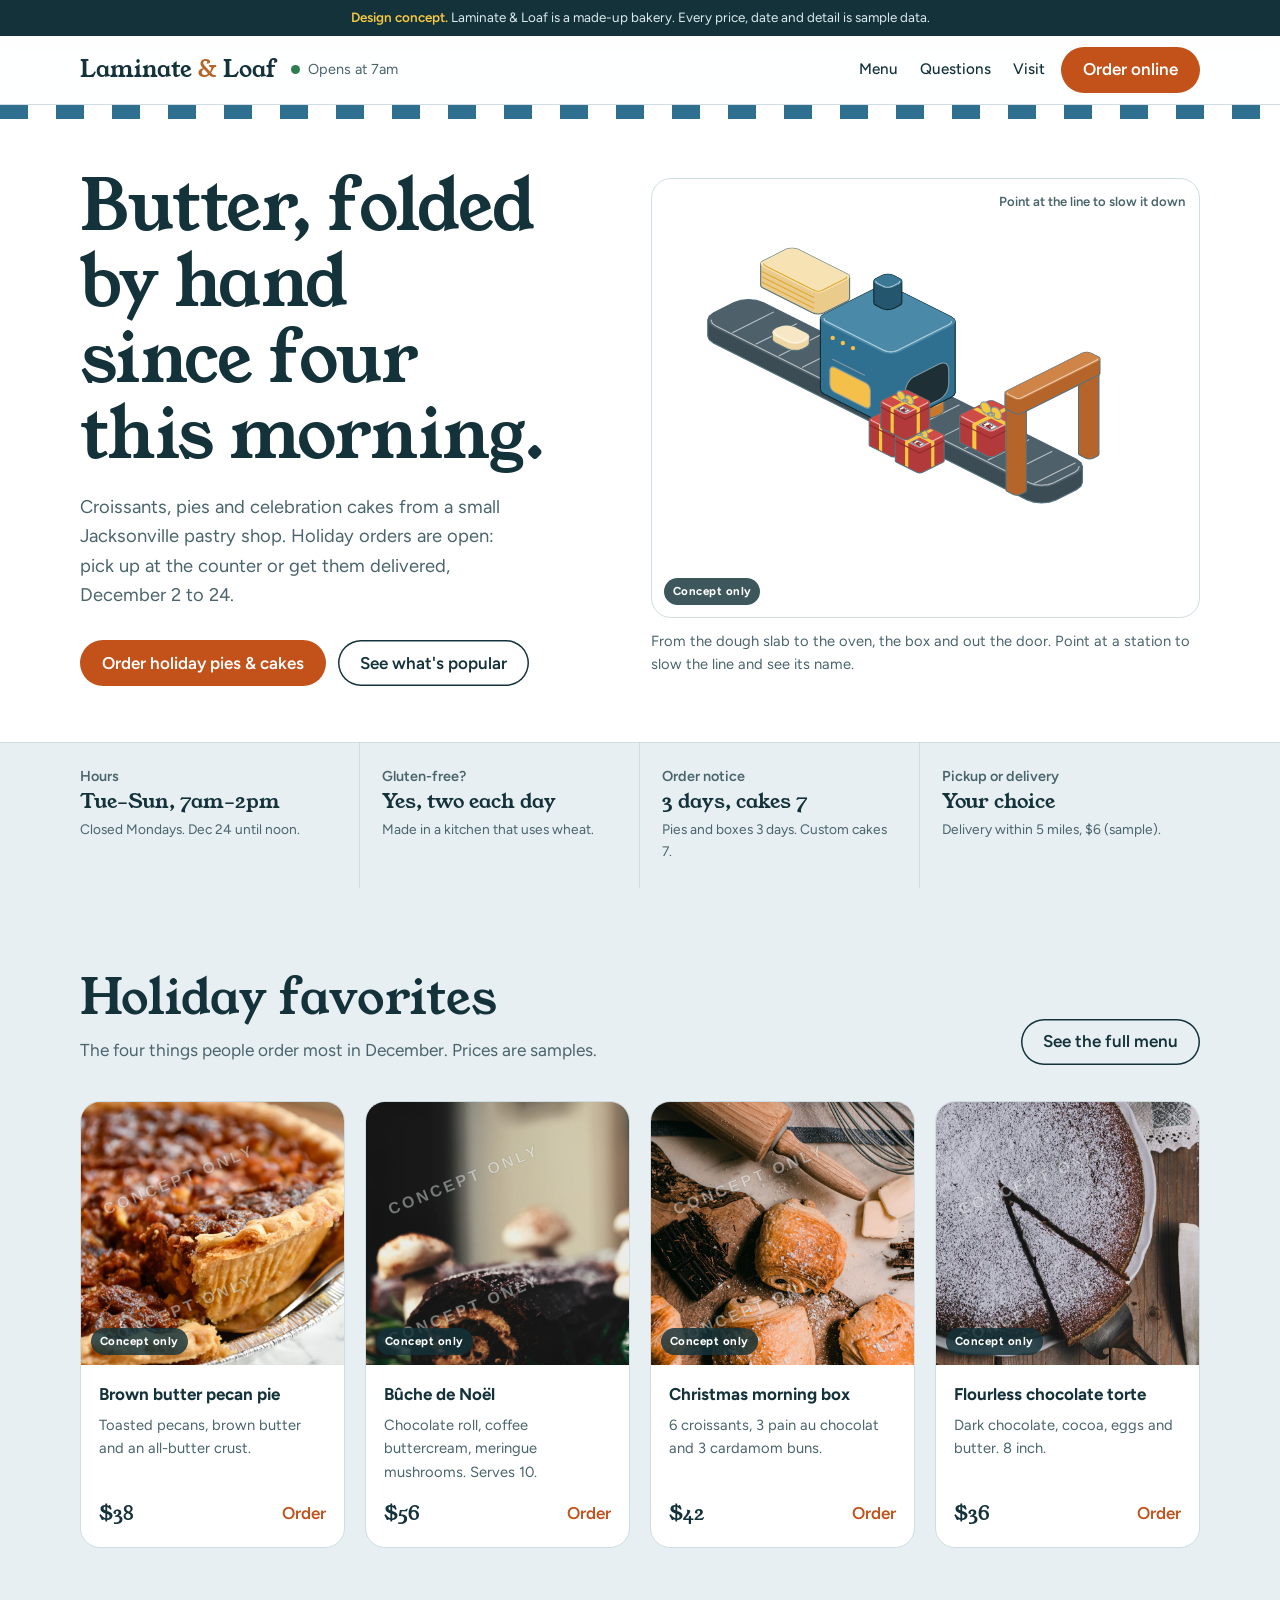
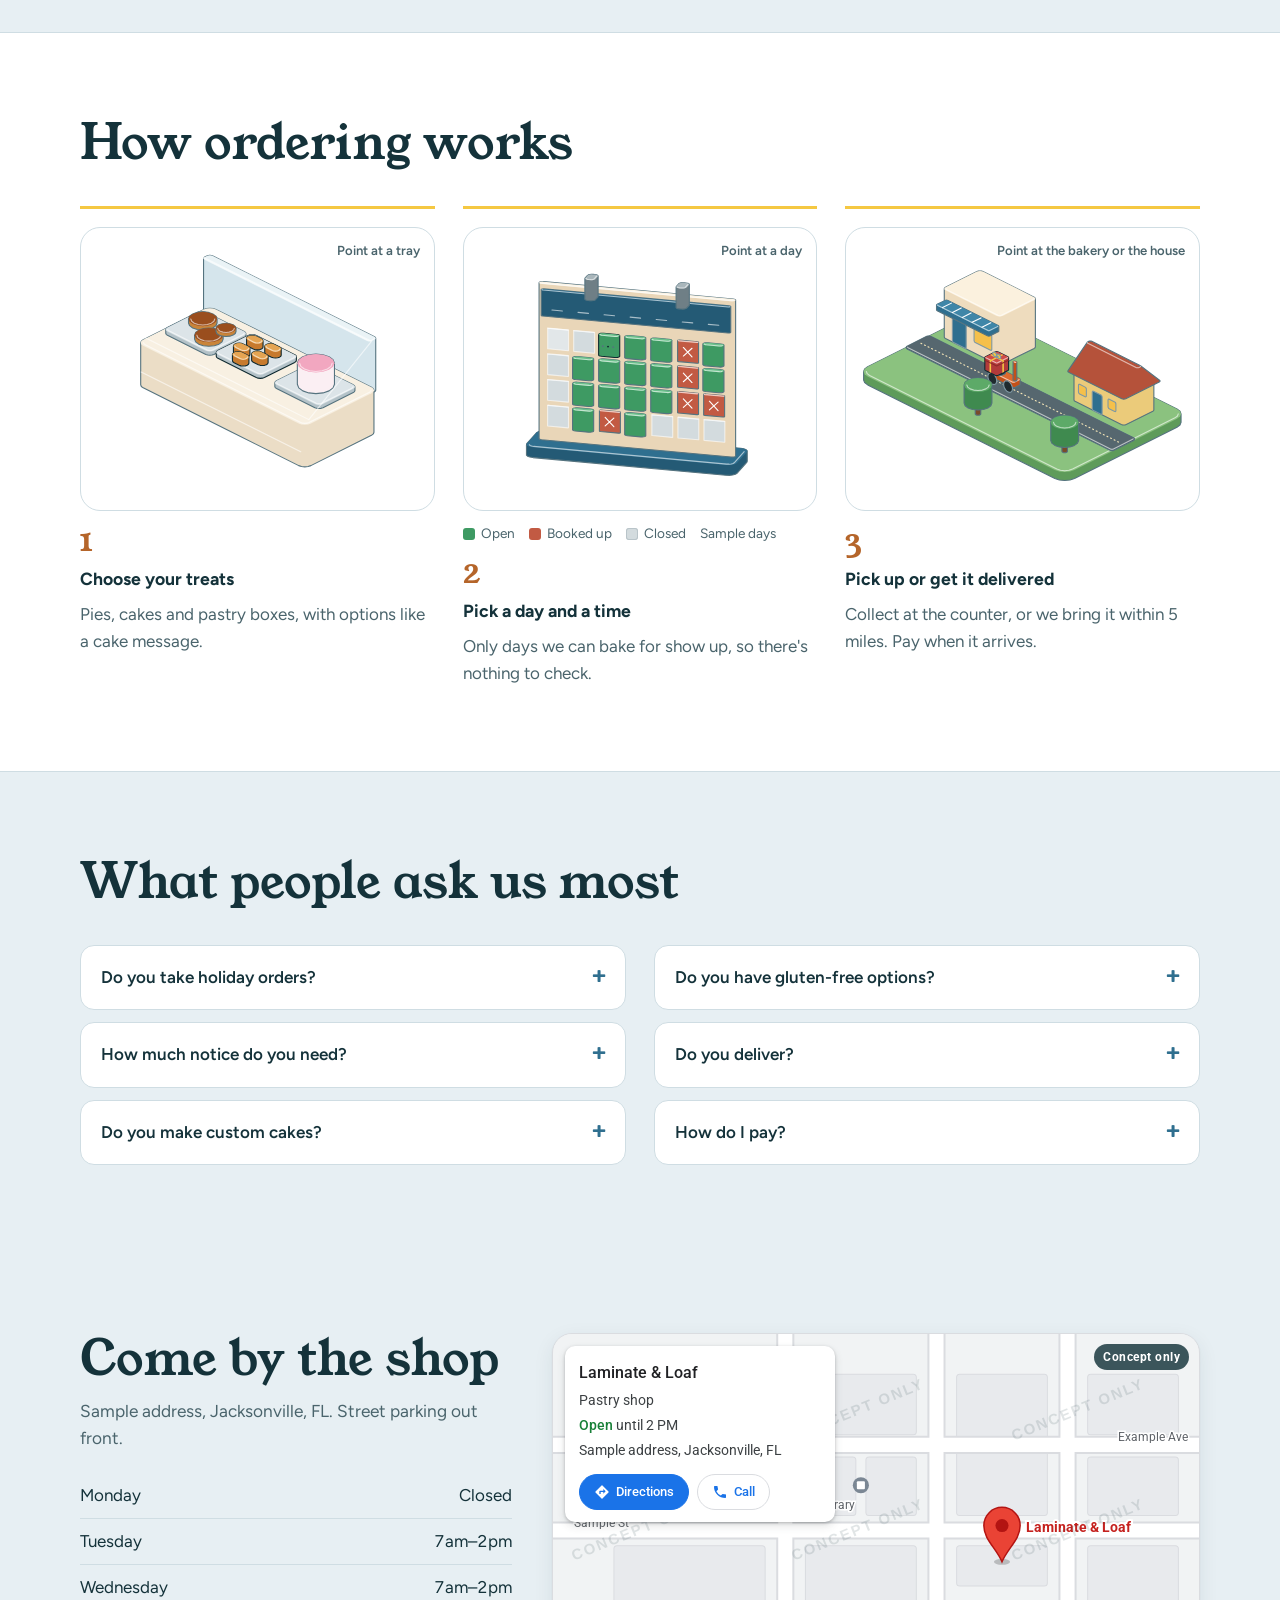
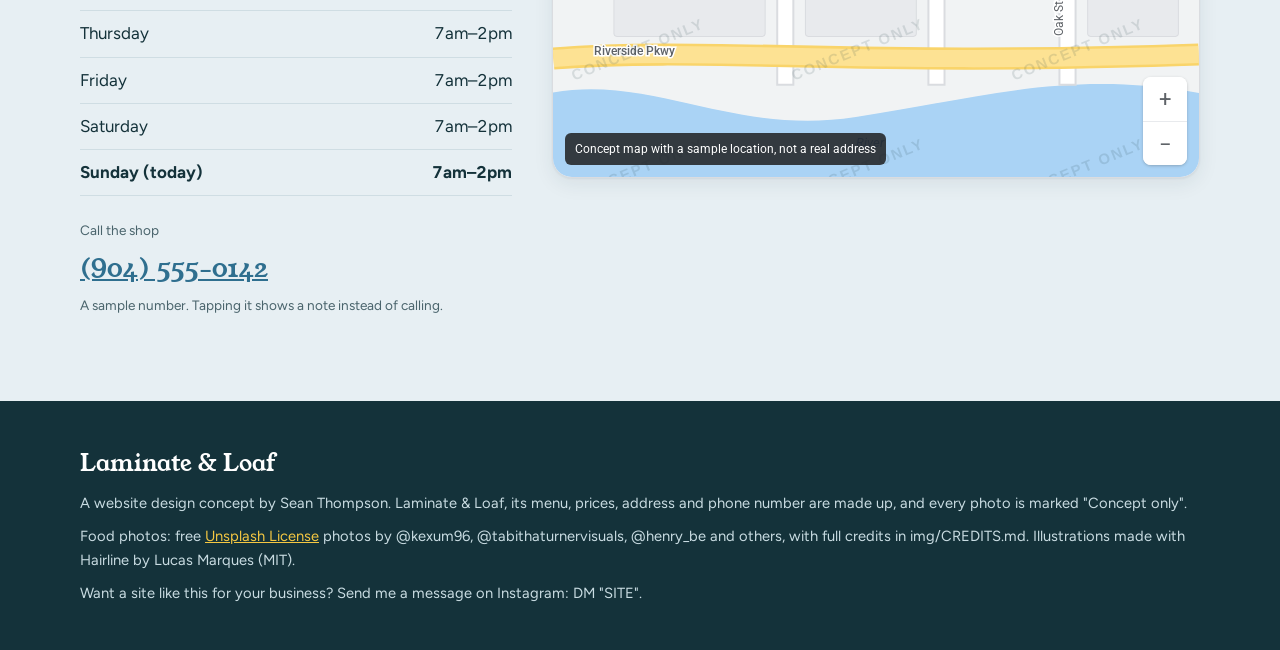
==== commit 969cbb1b: "Fix phone checkout width; concept notice for phone links - Checkout: the day picker forced the colum" ====
--- a/index.html
+++ b/index.html
@@ -9,7 +9,7 @@
 <link rel="preconnect" href="https://fonts.googleapis.com">
 <link rel="preconnect" href="https://fonts.gstatic.com" crossorigin>
 <link rel="stylesheet" href="https://fonts.googleapis.com/css2?family=Young+Serif&family=Figtree:wght@400;500;600;700&family=Roboto:wght@400;500;700&display=swap">
-<link rel="stylesheet" href="styles.css?v=20261120g">
+<link rel="stylesheet" href="styles.css?v=20261120k">
 <link rel="icon" href="data:image/svg+xml,%3Csvg xmlns=%27http://www.w3.org/2000/svg%27 viewBox=%270 0 32 32%27%3E%3Crect width=%2732%27 height=%2732%27 rx=%278%27 fill=%27%23F5C842%27/%3E%3Ctext x=%2716%27 y=%2721%27 font-size=%2712%27 text-anchor=%27middle%27 font-family=%27Georgia%27 fill=%27%2314323A%27%3EL%26amp;L%3C/text%3E%3C/svg%3E">
 <style>
 /* ---------- hero ---------- */
@@ -216,7 +216,7 @@
       <div class="contact">
         <span class="hint">Call the shop</span>
         <a class="big" href="tel:+19045550142">(904) 555-0142</a>
-        <span class="hint">555 numbers are reserved for examples; this one isn't real.</span>
+        <span class="hint">A sample number. Tapping it shows a note instead of calling.</span>
       </div>
     </div>
     <div class="art mapbox" id="map" role="img" aria-label="Concept map showing the shop's sample location next to a park and a river">
@@ -261,7 +261,7 @@
         <span>Sample address, Jacksonville, FL</span>
         <div class="acts">
           <button type="button" class="primary" data-msg="On the real site, this opens turn-by-turn directions."><svg viewBox="0 0 24 24" fill="currentColor" aria-hidden="true"><path d="M21.7 11.3l-9-9a1 1 0 0 0-1.4 0l-9 9a1 1 0 0 0 0 1.4l9 9a1 1 0 0 0 1.4 0l9-9a1 1 0 0 0 0-1.4zM14 14.5V12h-4v3H8v-4a1 1 0 0 1 1-1h5V7.5l3.5 3.5z"/></svg>Directions</button>
-          <button type="button" data-msg="On the real site, this calls the shop."><svg viewBox="0 0 24 24" fill="currentColor" aria-hidden="true"><path d="M6.6 10.8a15.1 15.1 0 0 0 6.6 6.6l2.2-2.2a1 1 0 0 1 1-.25 11.4 11.4 0 0 0 3.6.57 1 1 0 0 1 1 1V20a1 1 0 0 1-1 1A17 17 0 0 1 3 4a1 1 0 0 1 1-1h3.5a1 1 0 0 1 1 1c0 1.25.2 2.45.57 3.57a1 1 0 0 1-.25 1z"/></svg>Call</button>
+          <button type="button" data-call><svg viewBox="0 0 24 24" fill="currentColor" aria-hidden="true"><path d="M6.6 10.8a15.1 15.1 0 0 0 6.6 6.6l2.2-2.2a1 1 0 0 1 1-.25 11.4 11.4 0 0 0 3.6.57 1 1 0 0 1 1 1V20a1 1 0 0 1-1 1A17 17 0 0 1 3 4a1 1 0 0 1 1-1h3.5a1 1 0 0 1 1 1c0 1.25.2 2.45.57 3.57a1 1 0 0 1-.25 1z"/></svg>Call</button>
         </div>
       </div>
       <div class="zoom"><button type="button" id="zin" aria-label="Zoom in">+</button><button type="button" id="zout" aria-label="Zoom out">−</button></div>
@@ -287,10 +287,10 @@
   <a class="btn btn-cta" href="order.html">Order online</a>
 </div>
 
-<script src="shared.js?v=20261120g"></script>
-<script src="hairline/kernel.js?v=20261120g"></script>
-<script src="hairline/host.js?v=20261120g"></script>
-<script src="hairline/figures.js?v=20261120g"></script>
+<script src="shared.js?v=20261120k"></script>
+<script src="hairline/kernel.js?v=20261120k"></script>
+<script src="hairline/host.js?v=20261120k"></script>
+<script src="hairline/figures.js?v=20261120k"></script>
 <script>LLHairline.mountAll();</script>
 <script>
 (function(){
@@ -319,7 +319,7 @@
   function zoom(d){z=Math.min(2,Math.max(1,z+d)); msvg.style.transform="scale("+z+")";}
   document.getElementById("zin").onclick=function(){zoom(.25);};
   document.getElementById("zout").onclick=function(){zoom(-.25);};
-  document.querySelectorAll(".place button").forEach(function(b){b.onclick=function(){toast.textContent="Concept: "+b.getAttribute("data-msg");toast.hidden=false;clearTimeout(tt);tt=setTimeout(function(){toast.hidden=true;},3500);};});
+  document.querySelectorAll(".place button[data-msg]").forEach(function(b){b.onclick=function(){toast.textContent="Concept: "+b.getAttribute("data-msg");toast.hidden=false;clearTimeout(tt);tt=setTimeout(function(){toast.hidden=true;},3500);};});
 
 })();
 </script>
--- a/styles.css
+++ b/styles.css
@@ -124,3 +124,16 @@
   .status{font-size:.8rem}
 }
 @media (prefers-reduced-motion:reduce){*,*::before,*::after{transition:none!important;animation:none!important}}
+
+/* the "this is a concept site" notice for phone links, and no page scroll behind any open dialog */
+html.locked,html:has(dialog[open]){overflow:hidden}
+.notice{border:0;padding:0;border-radius:var(--r-lg);width:min(440px,calc(100% - 32px));background:var(--paper);color:var(--ink);box-shadow:0 20px 60px rgba(20,50,58,.35)}
+.notice::backdrop{background:rgba(20,50,58,.5)}
+.notice[open]{animation:noticeIn .22s var(--ease-out)}
+@keyframes noticeIn{from{opacity:0;transform:translateY(10px) scale(.98)}}
+.notice-in{padding:28px;display:flex;flex-direction:column;align-items:flex-start;gap:12px}
+.notice-icon{width:48px;height:48px;border-radius:50%;background:var(--butter);color:var(--ink);display:grid;place-items:center}
+.notice-icon svg{width:22px;height:22px}
+.notice h2{font-size:1.5rem}
+.notice p{color:var(--ink-soft)}
+.notice .btn{margin-top:8px;align-self:stretch}
